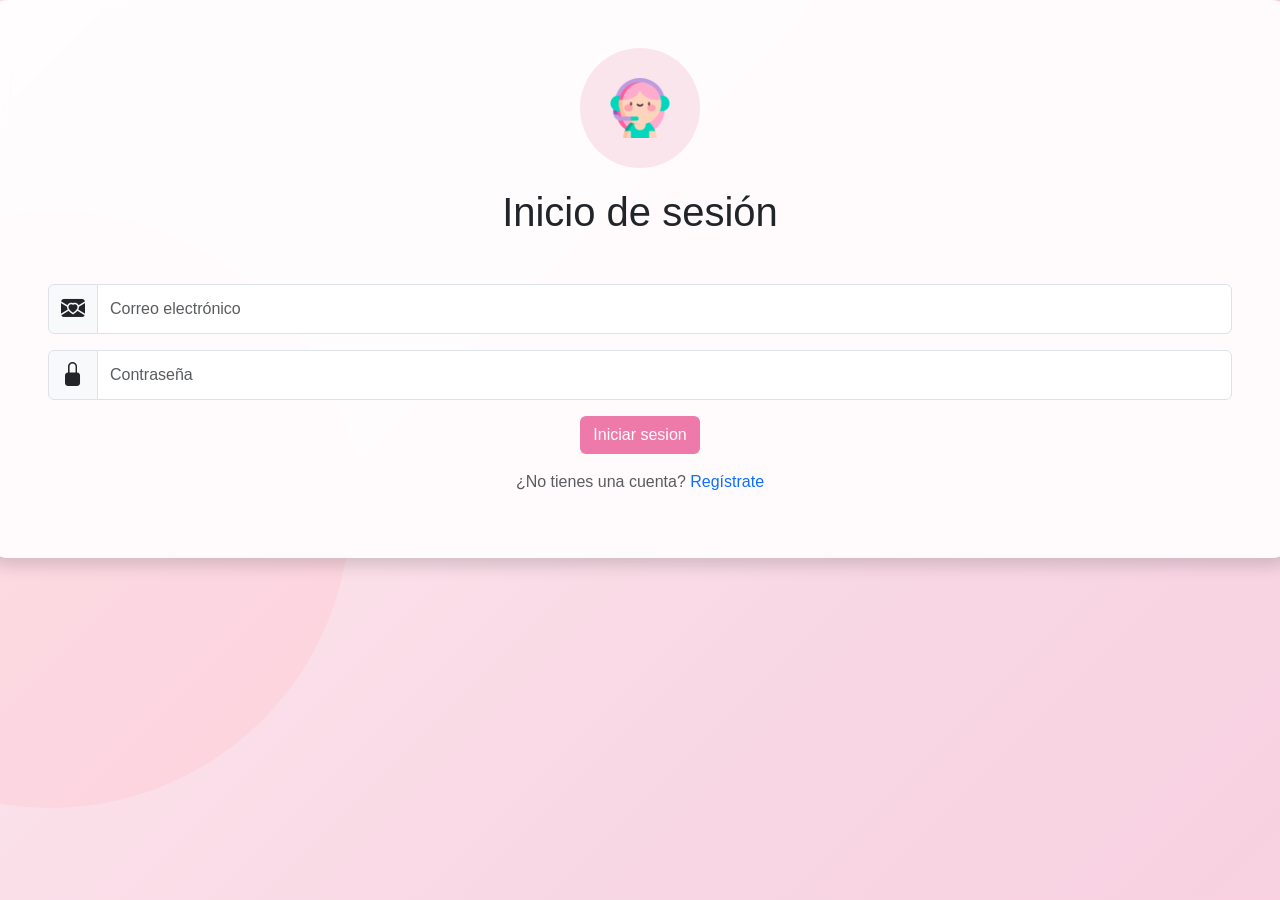
==== index.html @ bf8bccd4 "inicialización de github" ====
<!DOCTYPE html>
<html lang="en">
<head>
    <meta charset="UTF-8">
    <meta name="viewport" content="width=device-width, initial-scale=1.0">
    <title>Inicio de Sesion</title>

    <!-- Bootstrap CSS -->
    <link href="https://cdn.jsdelivr.net/npm/bootstrap@5.3.8/dist/css/bootstrap.min.css" rel="stylesheet">
    <link rel="stylesheet" href="https://cdn.jsdelivr.net/npm/bootstrap-icons@1.13.1/font/bootstrap-icons.min.css">

    <!-- Despues de aca coloco mis css -->
    <link href="css/estilos.css" rel="stylesheet">
</head>
<body>


        <div class="row h-100 justify-content-center align-items-center">
            
                <div class="card shadow">

                    <div class="card-body p-5 text-center">

                        <div class="icono-login">
                            <img src="icon/usuario2.png" alt="Usuario">
                        </div>

                        <h1 class="titulo-login mb-5">Inicio de sesión</h1>
                        
                        <form id="form-login">
                            <div class="input-group mb-3">
                                <span class="input-group-text">
                                    <i class="bi bi-envelope-heart-fill fs-4"></i>
                                </span>

                                <input
                                    id="email"
                                    type="email-login"
                                    class="form-control"
                                    placeholder="Correo electrónico">
                            </div>

                            <div class="input-group mb-3">
                                <span class="input-group-text">
                                    <i class="bi bi-lock-fill fs-4"></i>
                                </span>

                                <input
                                    id="contrasena-login"
                                    type="password"
                                    class="form-control"
                                    placeholder="Contraseña">
                            </div>

                            <button class="btn btn-login" id="btn-login">
                                Iniciar sesion
                            </button>

                            <p class="text-center mt-3 text-muted">
                                ¿No tienes una cuenta?
                                <a href="registro.html" class="text-decoration-none">
                                    Regístrate
                                </a>
                            </p>
                        </form>
                    </div>
                </div>
            
        </div>   
        


    <!-- Bootstrap JS -->
    <script src="https://cdn.jsdelivr.net/npm/bootstrap@5.3.8/dist/js/bootstrap.bundle.min.js"></script>

    <!-- Despues de aca coloco mis js-->
</body>
</html>
---- css/estilos.css ----
body{



    background: linear-gradient(
        135deg,
        #fce4ec,
        #f8d7e4,
        #f9cfe0
    );

    position: relative;
    font-family: Arial, sans-serif;
}


body::before{
    content: "";
    position: absolute;
    width: 600px;
    height: 600px;
    background: rgba(255, 182, 193, 0.25);
    border-radius: 50%;
    bottom: -250px;
    left: -250px;
}


body::after{
    content: "";
    position: absolute;
    width: 700px;
    height: 700px;
    background: rgba(255, 192, 203, 0.25);
    border-radius: 50%;
    top: -250px;
    right: -250px;
    z-index: -1;
}


.card{
    background: rgba(255,255,255,0.9);
    backdrop-filter: blur(5px);
    border-radius: 20px;
    border: none;
    box-shadow: 0 10px 30px rgba(0,0,0,0.1);
}

.icono-login {
    width: 120px;
    height: 120px;

    background-color: #fae5ed;
    border-radius: 50%;

    display: flex;
    justify-content: center;
    align-items: center;

    margin: 0 auto 20px auto;
}

.icono-login img {
    width: 60px;
    height: 60px;
}

.btn {
    background-color: #ee7aaa;
    color: white;
}
navbar {
    margin-bottom: 30px;
    z-index: 1;
}
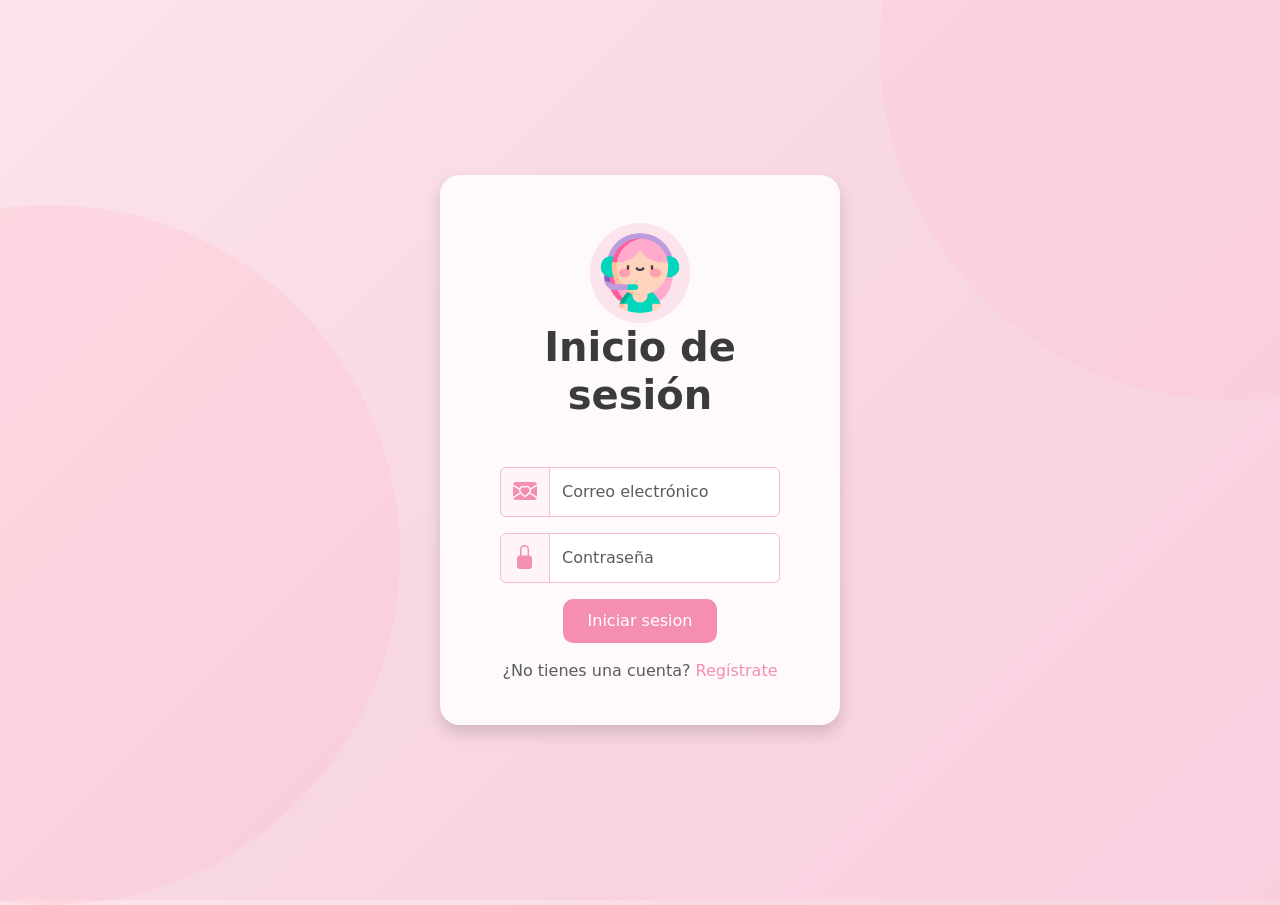
==== commit 6e8992a1: "Cambios en la interfaz usuario de registro" ====
--- a/index.html
+++ b/index.html
@@ -17,7 +17,7 @@
 
         <div class="row h-100 justify-content-center align-items-center">
             
-                <div class="card shadow">
+                <div class="contenedor shadow">
 
                     <div class="card-body p-5 text-center">
 
--- a/css/estilos.css
+++ b/css/estilos.css
@@ -1,76 +1,114 @@
 body{
+    min-height: 100vh;
+    margin: 0;
 
-
-
+    display: flex;
+    justify-content: center; /* centra horizontalmente */
+    align-items: center;     /* centra verticalmente */
+    overflow-x: hidden;
+    overflow-y: hidden;
     background: linear-gradient(
         135deg,
         #fce4ec,
         #f8d7e4,
         #f9cfe0
     );
-
-    position: relative;
-    font-family: Arial, sans-serif;
 }
-
-
+/* Formas decorativas */
 body::before{
     content: "";
     position: absolute;
-    width: 600px;
-    height: 600px;
+    width: 700px;
+    height: 700px;
+    border-radius: 50%;
     background: rgba(255, 182, 193, 0.25);
-    border-radius: 50%;
-    bottom: -250px;
-    left: -250px;
+    left: -300px;
+    bottom: -5px;
 }
-
 
 body::after{
     content: "";
     position: absolute;
     width: 700px;
     height: 700px;
+    border-radius: 50%;
     background: rgba(255, 192, 203, 0.25);
-    border-radius: 50%;
-    top: -250px;
-    right: -250px;
-    z-index: -1;
+    right: -300px;
+    top: -300px;
 }
 
-
+/* Tarjeta */
 .card{
+    border: none;
+    border-radius: 20px;
     background: rgba(255,255,255,0.9);
     backdrop-filter: blur(5px);
-    border-radius: 20px;
-    border: none;
-    box-shadow: 0 10px 30px rgba(0,0,0,0.1);
 }
 
-.icono-login {
-    width: 120px;
-    height: 120px;
-
-    background-color: #fae5ed;
+/* Imagen */
+.icono-login img{
+    width: 100px;
+    height: 100px;
     border-radius: 50%;
-
-    display: flex;
-    justify-content: center;
-    align-items: center;
-
-    margin: 0 auto 20px auto;
+    background-color: #fce4ec;
+    padding: 10px;
 }
 
-.icono-login img {
-    width: 60px;
-    height: 60px;
+/* Título */
+.titulo-login{
+    color: #3b3b3b;
+    font-weight: bold;
 }
 
-.btn {
-    background-color: #ee7aaa;
+/* Inputs */
+.input-group-text{
+    background-color: #fff5f7;
+    border: 1px solid #f8bbd0;
+    color: #f48fb1;
+}
+
+.form-control{
+    border: 1px solid #f8bbd0;
+}
+
+.form-control:focus{
+    border-color: #f48fb1;
+    box-shadow: 0 0 0 0.2rem rgba(244, 143, 177, 0.25);
+}
+
+/* Botón */
+.btn-login{
+    background-color: #f48fb1;
+    color: white;
+    border: none;
+    padding: 10px 25px;
+    border-radius: 10px;
+    transition: 0.3s;
+}
+
+.btn-login:hover{
+    background-color: #ec6f9f;
     color: white;
 }
-navbar {
-    margin-bottom: 30px;
+
+/* Enlace */
+a{
+    color: #f48fb1;
+    font-weight: 500;
+}
+
+a:hover{
+    color: #ec6f9f;
+}
+
+/* Tarjeta */
+.contenedor{
+    width: 400px;
+    height: 550px;
+    background: rgba(255,255,255,0.85);
+    backdrop-filter: blur(5px);
+    border-radius: 20px;
+    box-shadow: 0 10px 30px rgba(0,0,0,0.1);
+    position: relative;
     z-index: 1;
 }
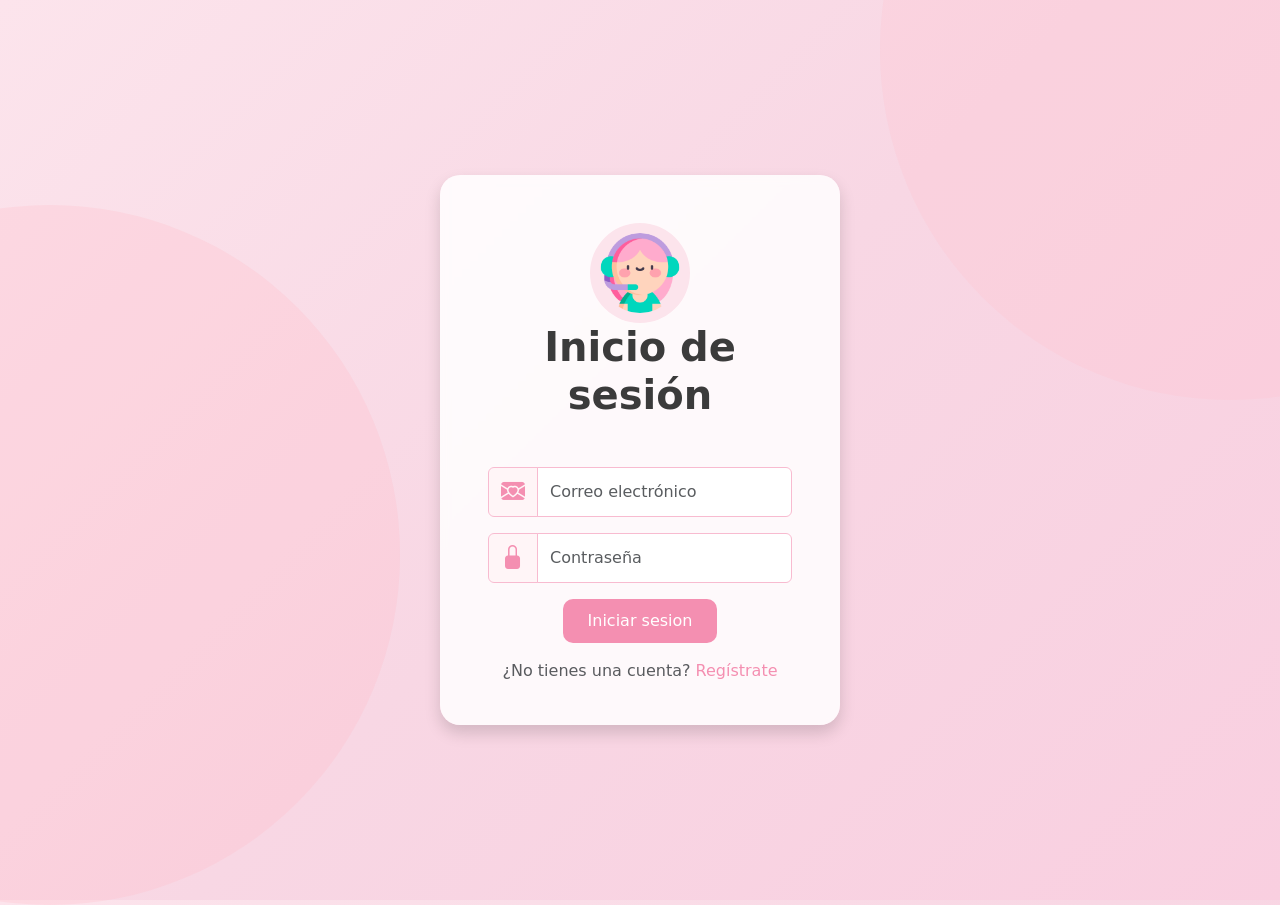
==== commit fcf0eb85: "Cambios en el panel-admin y en estilos.css" ====
--- a/index.html
+++ b/index.html
@@ -14,61 +14,58 @@
 </head>
 <body>
 
+    <div class="login-page">
+            
+        <div class="contenedor shadow">
 
-        <div class="row h-100 justify-content-center align-items-center">
-            
-                <div class="contenedor shadow">
+            <div class="card-body p-5 text-center">
 
-                    <div class="card-body p-5 text-center">
+                <div class="icono-login">
+                    <img src="icon/usuario2.png" alt="Usuario">
+                </div>
 
-                        <div class="icono-login">
-                            <img src="icon/usuario2.png" alt="Usuario">
-                        </div>
+                <h1 class="titulo-login mb-5">Inicio de sesión</h1>
+                
+                <form id="form-login">
+                    <div class="input-group mb-3">
+                        <span class="input-group-text">
+                            <i class="bi bi-envelope-heart-fill fs-4"></i>
+                        </span>
 
-                        <h1 class="titulo-login mb-5">Inicio de sesión</h1>
-                        
-                        <form id="form-login">
-                            <div class="input-group mb-3">
-                                <span class="input-group-text">
-                                    <i class="bi bi-envelope-heart-fill fs-4"></i>
-                                </span>
+                        <input
+                            id="email"
+                            type="email-login"
+                            class="form-control"
+                            placeholder="Correo electrónico">
+                    </div>
 
-                                <input
-                                    id="email"
-                                    type="email-login"
-                                    class="form-control"
-                                    placeholder="Correo electrónico">
-                            </div>
+                    <div class="input-group mb-3">
+                        <span class="input-group-text">
+                            <i class="bi bi-lock-fill fs-4"></i>
+                        </span>
 
-                            <div class="input-group mb-3">
-                                <span class="input-group-text">
-                                    <i class="bi bi-lock-fill fs-4"></i>
-                                </span>
+                        <input
+                            id="contrasena-login"
+                            type="password"
+                            class="form-control"
+                            placeholder="Contraseña">
+                    </div>
 
-                                <input
-                                    id="contrasena-login"
-                                    type="password"
-                                    class="form-control"
-                                    placeholder="Contraseña">
-                            </div>
+                    <button class="btn btn-login" id="btn-login">
+                        Iniciar sesion
+                    </button>
 
-                            <button class="btn btn-login" id="btn-login">
-                                Iniciar sesion
-                            </button>
-
-                            <p class="text-center mt-3 text-muted">
-                                ¿No tienes una cuenta?
-                                <a href="registro.html" class="text-decoration-none">
-                                    Regístrate
-                                </a>
-                            </p>
-                        </form>
-                    </div>
-                </div>
-            
+                    <p class="text-center mt-3 text-muted">
+                        ¿No tienes una cuenta?
+                        <a href="registro.html" class="text-decoration-none">
+                            Regístrate
+                        </a>
+                    </p>
+                </form>
+            </div>
         </div>   
         
-
+    </div>
 
     <!-- Bootstrap JS -->
     <script src="https://cdn.jsdelivr.net/npm/bootstrap@5.3.8/dist/js/bootstrap.bundle.min.js"></script>
--- a/css/estilos.css
+++ b/css/estilos.css
@@ -1,10 +1,6 @@
 body{
     min-height: 100vh;
     margin: 0;
-
-    display: flex;
-    justify-content: center; /* centra horizontalmente */
-    align-items: center;     /* centra verticalmente */
     overflow-x: hidden;
     overflow-y: hidden;
     background: linear-gradient(
@@ -13,8 +9,8 @@
         #f8d7e4,
         #f9cfe0
     );
-}
-/* Formas decorativas */
+} 
+/* Formas decorativas  */
 body::before{
     content: "";
     position: absolute;
@@ -35,6 +31,13 @@
     background: rgba(255, 192, 203, 0.25);
     right: -300px;
     top: -300px;
+}
+
+.login-page{
+    min-height: 100vh;
+    display: flex;
+    justify-content: center;
+    align-items: center;
 }
 
 /* Tarjeta */
@@ -108,7 +111,36 @@
     background: rgba(255,255,255,0.85);
     backdrop-filter: blur(5px);
     border-radius: 20px;
-    box-shadow: 0 10px 30px rgba(0,0,0,0.1);
+    box-shadow: 0 10px 30px rgba(109, 35, 35, 0.1);
     position: relative;
     z-index: 1;
-}+}
+
+.card-top{
+    position: absolute;
+    top: 0px;
+    left: 50%;
+    transform: translateX(-50%);
+    width: 100%;
+    height: 70px;
+    display: flex;
+    align-items: center;
+    justify-content: flex-start;
+    padding-left: 20px;
+    gap: 15px;
+    border-radius: 10px;
+    background: rgba(255,255,255,0.9);
+    backdrop-filter: blur(5px);
+    z-index: 1;
+}
+
+.icono-admin img{
+    display: flex;
+    align-items: center;
+    width: 60px;
+    height: 60px;
+    border-radius: 50%;
+    background-color: #fce4ec;
+    padding: 10px;
+}
+
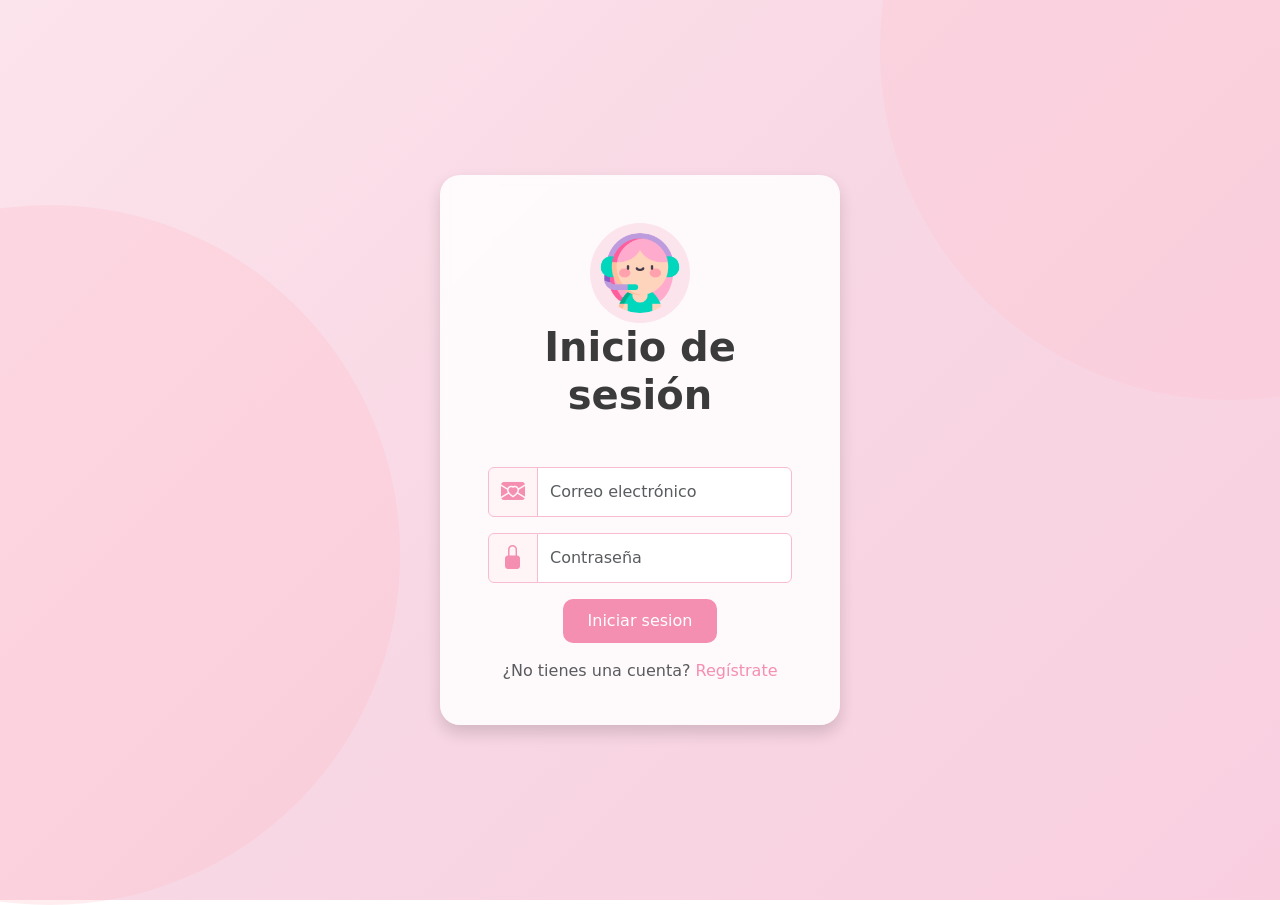
==== commit f79d9d3f: "Cambio css y eliminacion dashboard-usuario" ====
--- a/index.html
+++ b/index.html
@@ -14,7 +14,7 @@
 </head>
 <body>
 
-    <div class="login-page">
+    <div class="fondo-principal">
             
         <div class="contenedor shadow">
 
--- a/css/estilos.css
+++ b/css/estilos.css
@@ -1,6 +1,10 @@
-body{
+.fondo-principal{
     min-height: 100vh;
     margin: 0;
+
+    display: flex;
+    justify-content: center; /* centra horizontalmente */
+    align-items: center;     /* centra verticalmente */
     overflow-x: hidden;
     overflow-y: hidden;
     background: linear-gradient(
@@ -9,7 +13,23 @@
         #f8d7e4,
         #f9cfe0
     );
-} 
+}
+
+body{
+    overflow-x: hidden; /* elimina scroll horizontal */
+    overflow-y: hidden; /* elimina scroll vertical */
+}
+
+/*Barra de navegacion*/
+.navbar{
+    background-color: #ee7aaa;
+}
+
+/*Botones barra de navegacion*/
+.btn-nav{
+    background-color: #ffffff;
+}
+
 /* Formas decorativas  */
 body::before{
     content: "";
@@ -31,13 +51,6 @@
     background: rgba(255, 192, 203, 0.25);
     right: -300px;
     top: -300px;
-}
-
-.login-page{
-    min-height: 100vh;
-    display: flex;
-    justify-content: center;
-    align-items: center;
 }
 
 /* Tarjeta */
@@ -111,7 +124,7 @@
     background: rgba(255,255,255,0.85);
     backdrop-filter: blur(5px);
     border-radius: 20px;
-    box-shadow: 0 10px 30px rgba(109, 35, 35, 0.1);
+    box-shadow: 0 10px 30px rgba(0,0,0,0.1);
     position: relative;
     z-index: 1;
 }
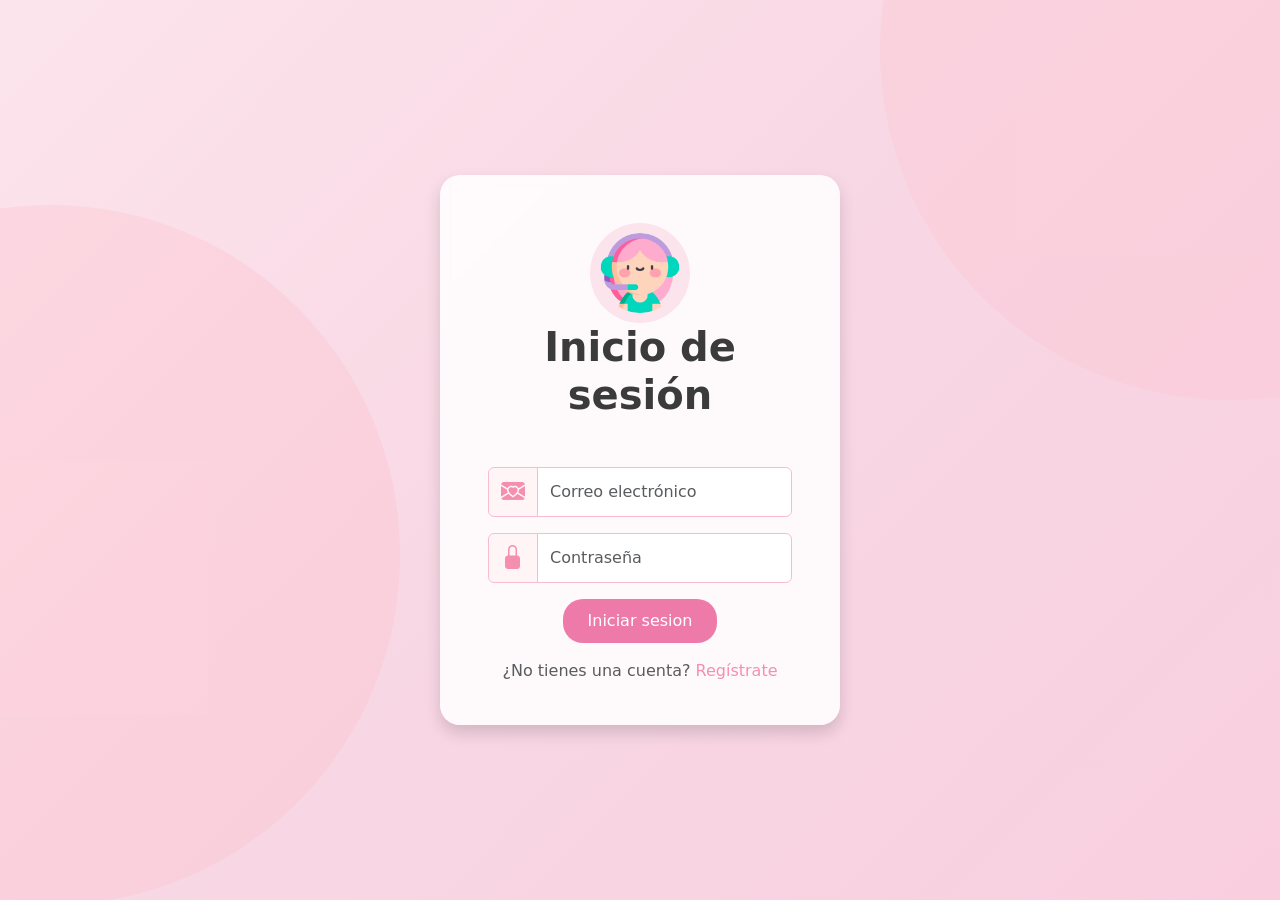
==== commit 37175e49: "Ventanas modales de usuarios" ====
--- a/index.html
+++ b/index.html
@@ -14,6 +14,7 @@
 </head>
 <body>
 
+    <div class="decoracion-fondo"></div>
     <div class="fondo-principal">
             
         <div class="contenedor shadow">
@@ -51,7 +52,7 @@
                             placeholder="Contraseña">
                     </div>
 
-                    <button class="btn btn-login" id="btn-login">
+                    <button class="btn btn-form" id="btn-login">
                         Iniciar sesion
                     </button>
 
--- a/css/estilos.css
+++ b/css/estilos.css
@@ -13,44 +13,75 @@
         #f8d7e4,
         #f9cfe0
     );
+    z-index: 1;
 }
 
 body{
     overflow-x: hidden; /* elimina scroll horizontal */
-    overflow-y: hidden; /* elimina scroll vertical */
 }
 
 /*Barra de navegacion*/
 .navbar{
+    position: relative;
     background-color: #ee7aaa;
+    z-index: 10;
 }
 
 /*Botones barra de navegacion*/
 .btn-nav{
-    background-color: #ffffff;
+    background-color: #ffffff;  
+    border-radius: 20px;
+    padding: 8px 18px;
+}
+
+.btn-eliminar{
+    background-color: #e74c3c;
+    border: none;
+    padding: 10px 25px;
+    border-radius: 20px;
+    transition: 0.3s;
+    color: white;
 }
 
 /* Formas decorativas  */
-body::before{
+.decoracion-fondo{
+    position: fixed;
+    inset: 0;
+    z-index: 0;
+}
+
+.decoracion-fondo::before{
     content: "";
-    position: absolute;
+    position: fixed;
+
     width: 700px;
     height: 700px;
+
     border-radius: 50%;
+
     background: rgba(255, 182, 193, 0.25);
+
     left: -300px;
     bottom: -5px;
+
+    z-index: 0;
 }
 
-body::after{
+.decoracion-fondo::after{
     content: "";
-    position: absolute;
+    position: fixed;
+
     width: 700px;
     height: 700px;
+
     border-radius: 50%;
+
     background: rgba(255, 192, 203, 0.25);
+
     right: -300px;
     top: -300px;
+
+    z-index: 0;
 }
 
 /* Tarjeta */
@@ -93,18 +124,18 @@
 }
 
 /* Botón */
-.btn-login{
-    background-color: #f48fb1;
+.btn-form{
+    background-color: #ee7aaa;
     color: white;
     border: none;
     padding: 10px 25px;
-    border-radius: 10px;
+    border-radius: 20px;
     transition: 0.3s;
 }
 
-.btn-login:hover{
+.btn-form:hover{
     background-color: #ec6f9f;
-    color: white;
+    color: rgb(146, 143, 143);
 }
 
 /* Enlace */
